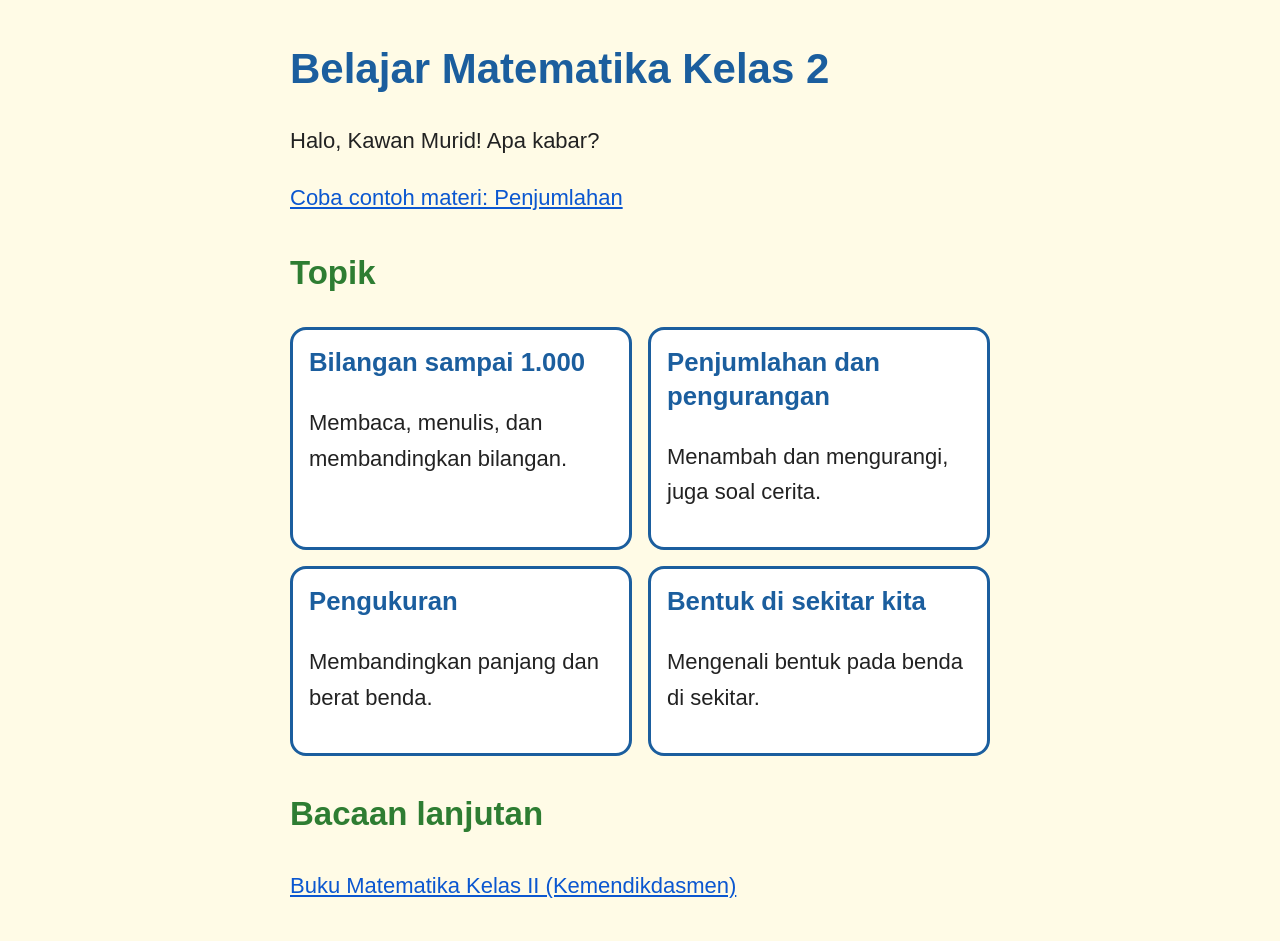
==== index.html @ 54dbcf8c "Halaman materi penjumlahan dengan gambar dan tabel" ====
<!DOCTYPE html>
<html lang="id">
<head>
  <meta charset="UTF-8">
  <meta name="viewport" content="width=device-width, initial-scale=1">
  <title>Belajar Matematika Kelas 2</title>
  <link rel="stylesheet" href="css/style.css">
</head>
<body>
  <h1>Belajar Matematika Kelas 2</h1>
  <p>Halo, Kawan Murid! Apa kabar?</p>
  <p><a href="contoh-materi.html">Coba contoh materi: Penjumlahan</a></p>

  <h2>Topik</h2>
  <section class="kartu-topik">
  <article class="kartu">
    <h3>Bilangan sampai 1.000</h3>
    <p>Membaca, menulis, dan membandingkan bilangan.</p>
  </article>
  <article class="kartu">
    <h3>Penjumlahan dan pengurangan</h3>
    <p>Menambah dan mengurangi, juga soal cerita.</p>
  </article>
  <article class="kartu">
    <h3>Pengukuran</h3>
    <p>Membandingkan panjang dan berat benda.</p>
  </article>
  <article class="kartu">
    <h3>Bentuk di sekitar kita</h3>
    <p>Mengenali bentuk pada benda di sekitar.</p>
  </article>
</section>

  <h2>Bacaan lanjutan</h2>
  <p>
    <a href="https://static.buku.kemdikbud.go.id/content/pdf/bukuteks/kurikulum21/Matematika-BS-KLS-II.pdf">
      Buku Matematika Kelas II (Kemendikdasmen)
    </a>
  </p>
</body>
</html>
---- css/style.css ----
body {
     font-family: Arial, sans-serif;
     font-size: 22px;
     line-height: 1.6;
     color: #222222;
     background-color: #fffbe6;
     max-width: 700px;
     margin: 0 auto;
     padding: 16px;
   }

   h1 {
     color: #1b5e9e;
     font-size: 30px;
     line-height: 1.2;
   }

   @media (min-width: 600px) {
    h1 {
        font-size: 42px;
    }
   }

   h2 {
     color: #2e7d32;
     margin-top: 32px;
   }

   a {
     color: #0b57d0;
   }

   li {
     margin-bottom: 8px;
   }

.kartu-topik {
  display: grid;
  grid-template-columns: repeat(auto-fit, minmax(300px, 1fr));
  gap: 16px;
}

.kartu {
  background-color: #ffffff;
  border: 3px solid #1b5e9e;
  border-radius: 16px;
  padding: 16px;
}

.kartu h3 {
  margin-top: 0;
  color: #1b5e9e;
  line-height: 1.3;
}

img {
  max-width: 100%;
  height: auto;
}

table {
  border-collapse: collapse;
  width: 100%;
}

th, td {
  border: 2px solid #1b5e9e;
  padding: 10px;
  text-align: center;
}

th {
  background-color: #dbeafe;
}
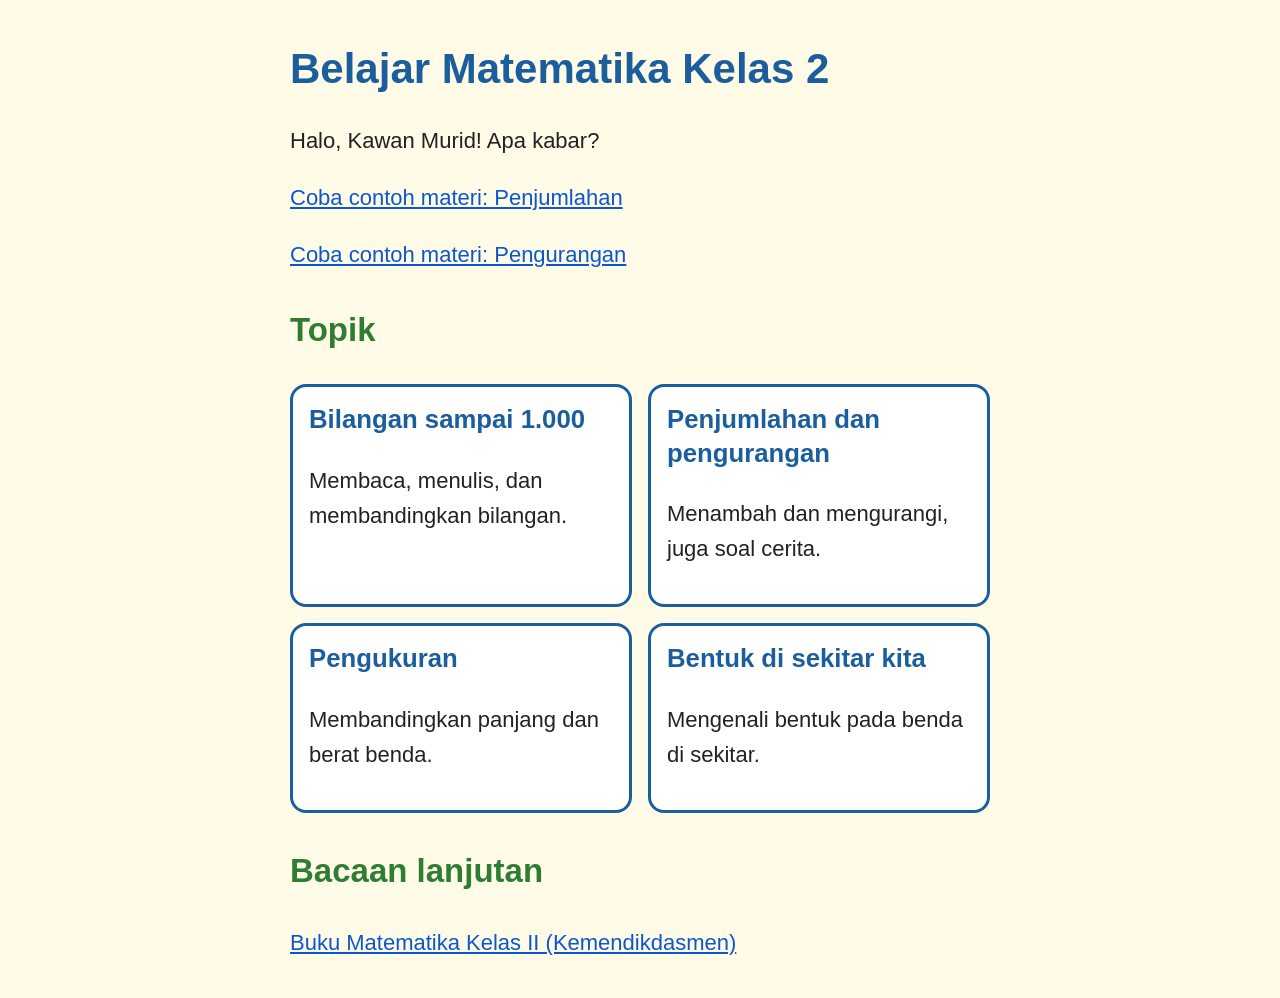
==== commit 1a554bee: "Halaman pengurangan dan Tahap 2 selesai" ====
--- a/index.html
+++ b/index.html
@@ -10,6 +10,8 @@
   <h1>Belajar Matematika Kelas 2</h1>
   <p>Halo, Kawan Murid! Apa kabar?</p>
   <p><a href="contoh-materi.html">Coba contoh materi: Penjumlahan</a></p>
+  <p><a href="pengurangan.html">Coba contoh materi: Pengurangan</a></p>
+
 
   <h2>Topik</h2>
   <section class="kartu-topik">
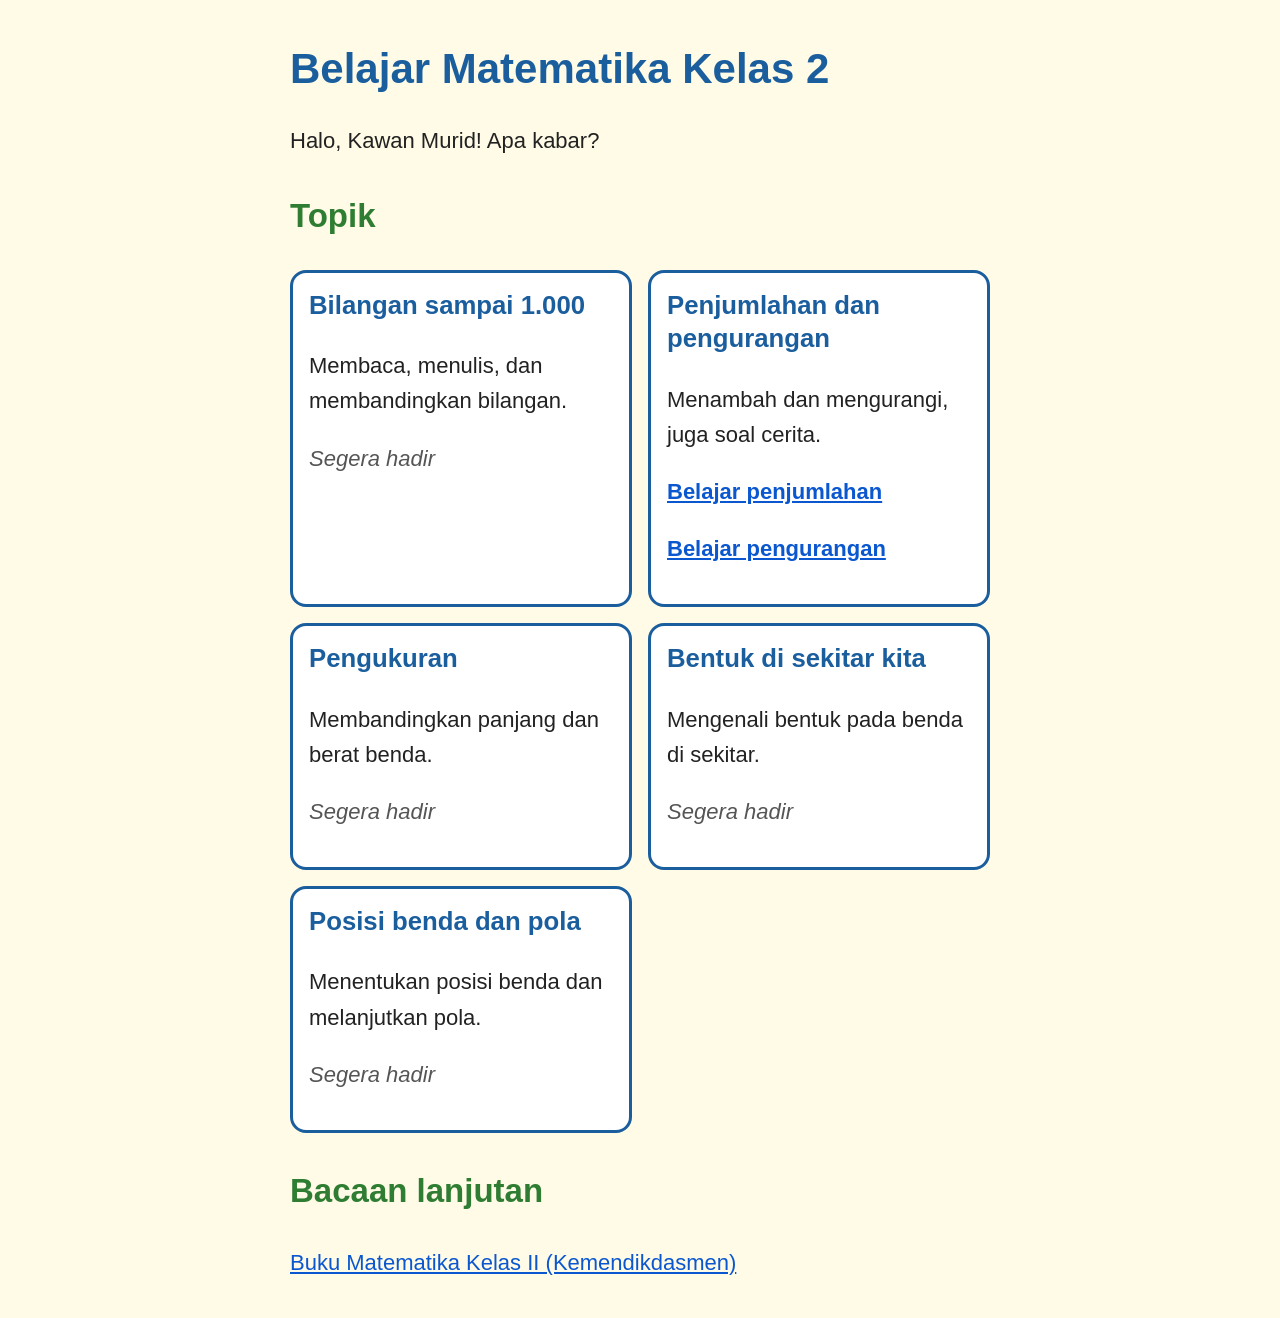
==== commit 8468e4f1: "Beranda: daftar lima topik dengan tautan dan label Segera hadir" ====
--- a/index.html
+++ b/index.html
@@ -9,29 +9,36 @@
 <body>
   <h1>Belajar Matematika Kelas 2</h1>
   <p>Halo, Kawan Murid! Apa kabar?</p>
-  <p><a href="contoh-materi.html">Coba contoh materi: Penjumlahan</a></p>
-  <p><a href="pengurangan.html">Coba contoh materi: Pengurangan</a></p>
-
 
   <h2>Topik</h2>
   <section class="kartu-topik">
-  <article class="kartu">
-    <h3>Bilangan sampai 1.000</h3>
-    <p>Membaca, menulis, dan membandingkan bilangan.</p>
-  </article>
-  <article class="kartu">
-    <h3>Penjumlahan dan pengurangan</h3>
-    <p>Menambah dan mengurangi, juga soal cerita.</p>
-  </article>
-  <article class="kartu">
-    <h3>Pengukuran</h3>
-    <p>Membandingkan panjang dan berat benda.</p>
-  </article>
-  <article class="kartu">
-    <h3>Bentuk di sekitar kita</h3>
-    <p>Mengenali bentuk pada benda di sekitar.</p>
-  </article>
-</section>
+    <article class="kartu">
+      <h3>Bilangan sampai 1.000</h3>
+      <p>Membaca, menulis, dan membandingkan bilangan.</p>
+      <p class="segera">Segera hadir</p>
+    </article>
+    <article class="kartu">
+      <h3>Penjumlahan dan pengurangan</h3>
+      <p>Menambah dan mengurangi, juga soal cerita.</p>
+      <p><a href="topik/penjumlahan.html">Belajar penjumlahan</a></p>
+      <p><a href="topik/pengurangan.html">Belajar pengurangan</a></p>
+    </article>
+    <article class="kartu">
+      <h3>Pengukuran</h3>
+      <p>Membandingkan panjang dan berat benda.</p>
+      <p class="segera">Segera hadir</p>
+    </article>
+    <article class="kartu">
+      <h3>Bentuk di sekitar kita</h3>
+      <p>Mengenali bentuk pada benda di sekitar.</p>
+      <p class="segera">Segera hadir</p>
+    </article>
+    <article class="kartu">
+      <h3>Posisi benda dan pola</h3>
+      <p>Menentukan posisi benda dan melanjutkan pola.</p>
+      <p class="segera">Segera hadir</p>
+    </article>
+  </section>
 
   <h2>Bacaan lanjutan</h2>
   <p>
--- a/css/style.css
+++ b/css/style.css
@@ -71,4 +71,13 @@
 
 th {
   background-color: #dbeafe;
+}
+
+.kartu a {
+  font-weight: bold;
+}
+
+.segera {
+  color: #555555;
+  font-style: italic;
 }
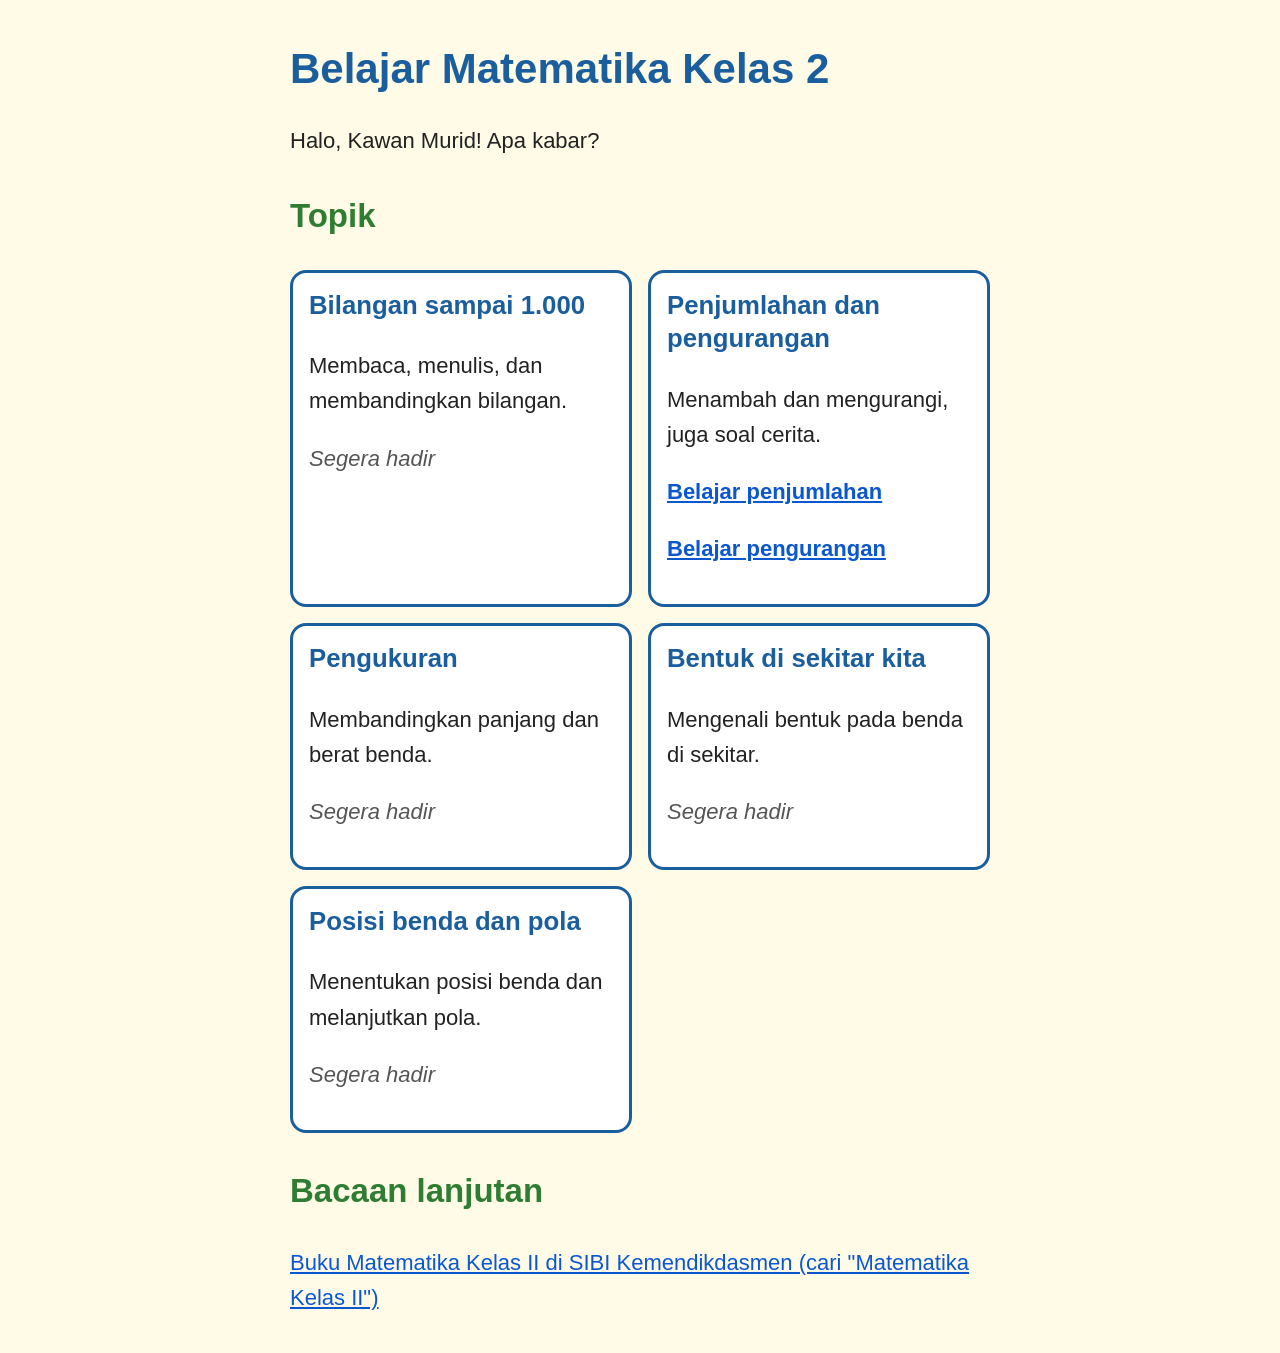
==== commit fe21df33: "Seragamkan kerangka halaman topik dan perbarui tautan buku ke SIBI" ====
--- a/index.html
+++ b/index.html
@@ -42,8 +42,8 @@
 
   <h2>Bacaan lanjutan</h2>
   <p>
-    <a href="https://static.buku.kemdikbud.go.id/content/pdf/bukuteks/kurikulum21/Matematika-BS-KLS-II.pdf">
-      Buku Matematika Kelas II (Kemendikdasmen)
+    <a href="https://buku.kemendikdasmen.go.id/katalog">
+      Buku Matematika Kelas II di SIBI Kemendikdasmen (cari "Matematika Kelas II")
     </a>
   </p>
 </body>
--- a/css/style.css
+++ b/css/style.css
@@ -80,4 +80,9 @@
 .segera {
   color: #555555;
   font-style: italic;
+}
+
+.tujuan {
+  font-weight: bold;
+  color: #1a5c2a;
 }
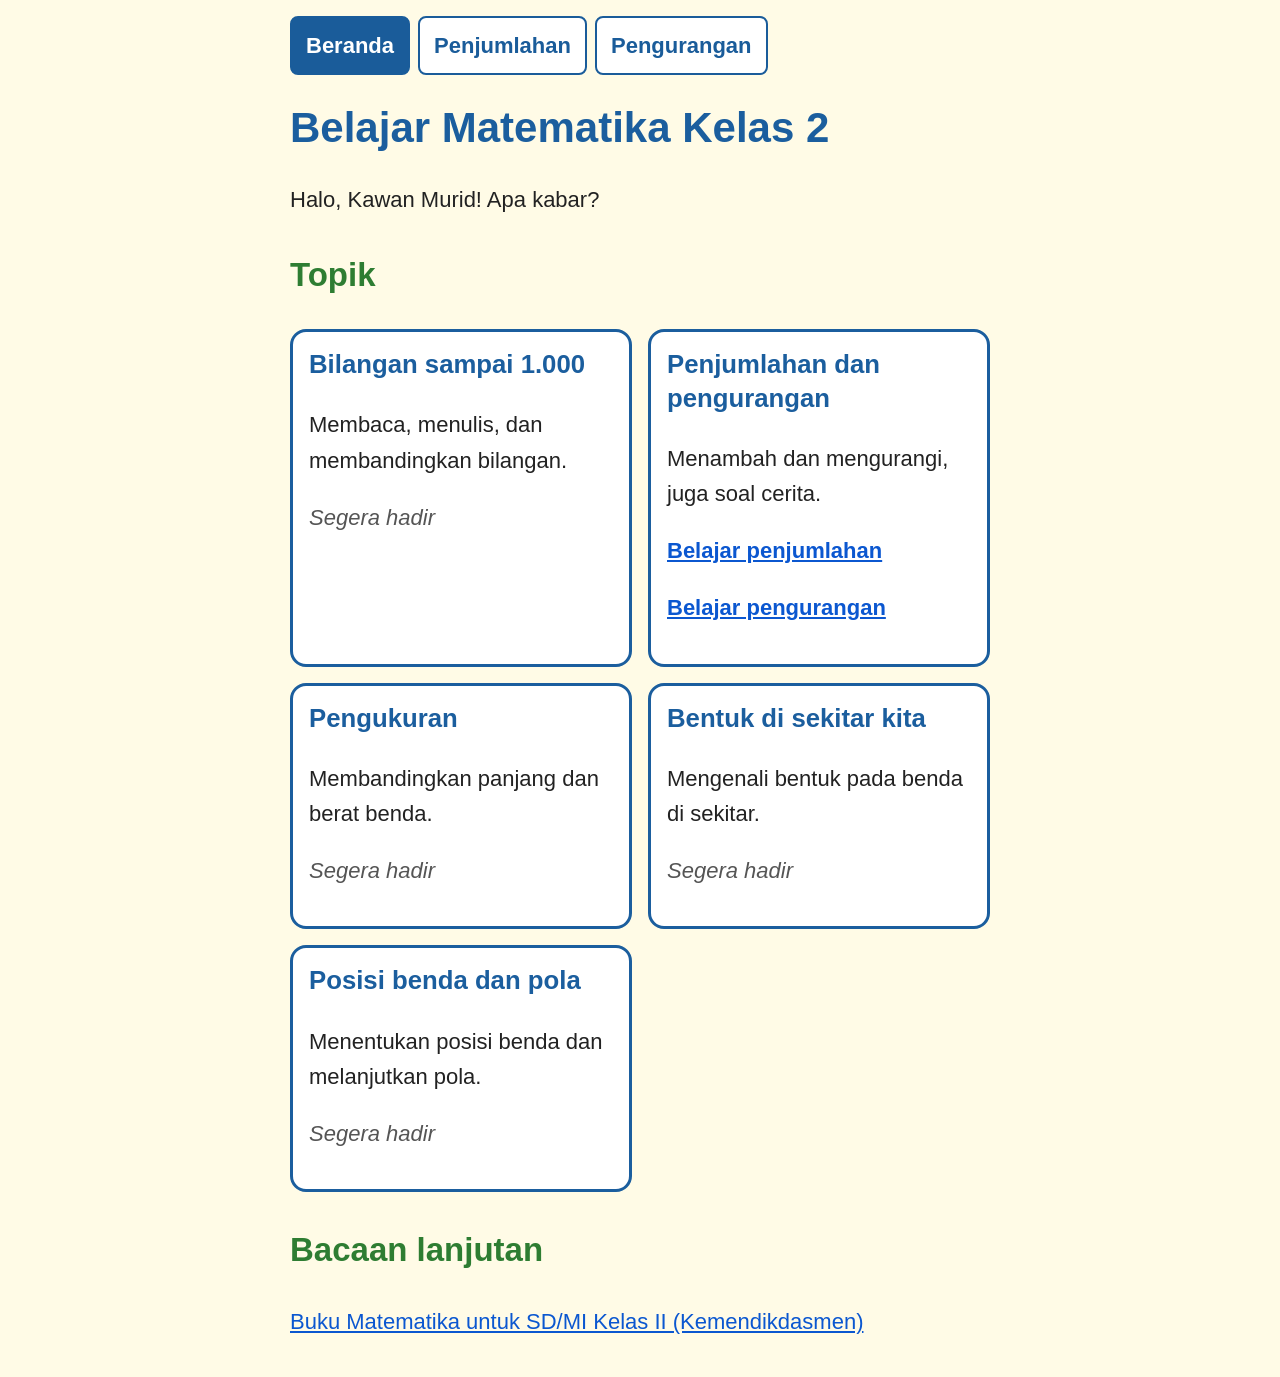
==== commit 2d36d610: "Tambah menu navigasi dan tautan langsung ke buku Matematika Kelas II" ====
--- a/index.html
+++ b/index.html
@@ -7,6 +7,11 @@
   <link rel="stylesheet" href="css/style.css">
 </head>
 <body>
+  <nav class="menu">
+    <a href="index.html" aria-current="page">Beranda</a>
+    <a href="topik/penjumlahan.html">Penjumlahan</a>
+    <a href="topik/pengurangan.html">Pengurangan</a>
+</nav>
   <h1>Belajar Matematika Kelas 2</h1>
   <p>Halo, Kawan Murid! Apa kabar?</p>
 
@@ -42,8 +47,8 @@
 
   <h2>Bacaan lanjutan</h2>
   <p>
-    <a href="https://buku.kemendikdasmen.go.id/katalog">
-      Buku Matematika Kelas II di SIBI Kemendikdasmen (cari "Matematika Kelas II")
+    <a href="https://buku.kemendikdasmen.go.id/katalog/matematika-untuk-sdmi-kelas-ii">
+      Buku Matematika untuk SD/MI Kelas II (Kemendikdasmen)
     </a>
   </p>
 </body>
--- a/css/style.css
+++ b/css/style.css
@@ -85,4 +85,26 @@
 .tujuan {
   font-weight: bold;
   color: #1a5c2a;
+}
+
+.menu {
+  display: flex;
+  flex-wrap: wrap;
+  gap: 8px;
+  margin-bottom: 16px;
+}
+
+.menu a {
+  padding: 10px 14px;
+  border: 2px solid #1a5c9a;
+  border-radius: 8px;
+  background: #ffffff;
+  color: #1a5c9a;
+  font-weight: bold;
+  text-decoration: none;
+}
+
+.menu a[aria-current="page"] {
+  background: #1a5c9a;
+  color: #ffffff;
 }
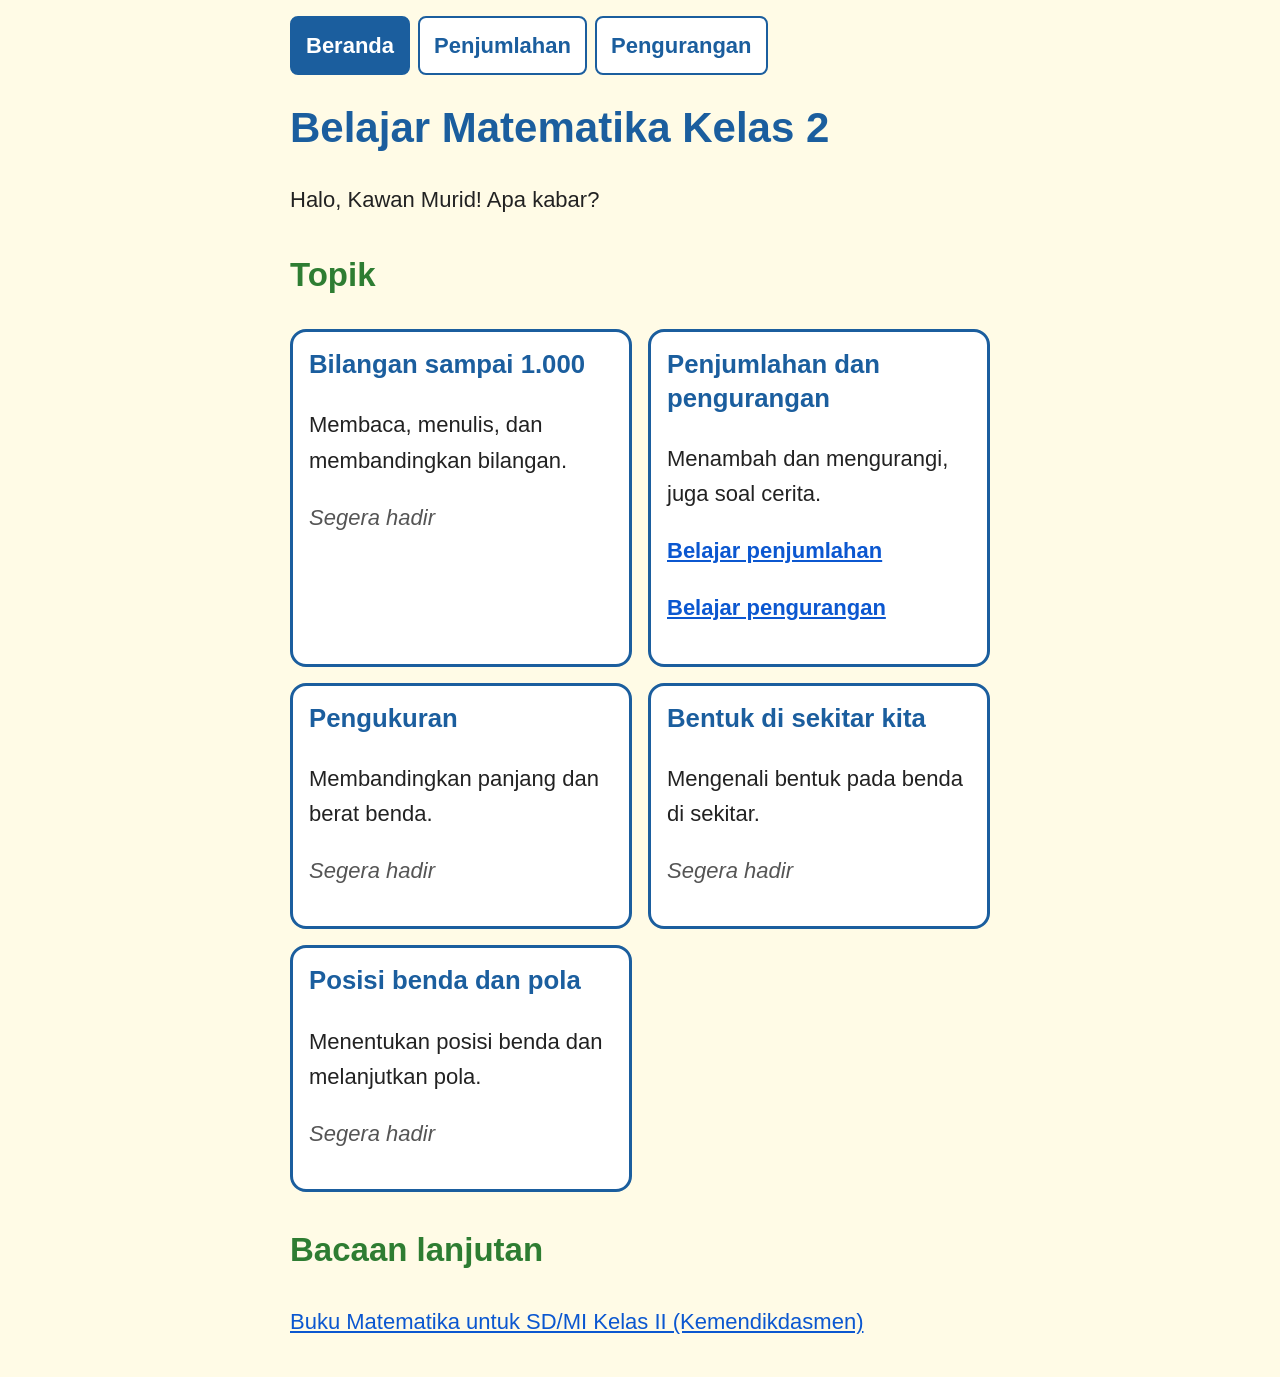
==== commit 02ec611d: "Menu bersama lewat js/menu.js, dengan cadangan saat JavaScript mati" ====
--- a/index.html
+++ b/index.html
@@ -9,9 +9,7 @@
 <body>
   <nav class="menu">
     <a href="index.html" aria-current="page">Beranda</a>
-    <a href="topik/penjumlahan.html">Penjumlahan</a>
-    <a href="topik/pengurangan.html">Pengurangan</a>
-</nav>
+  </nav>
   <h1>Belajar Matematika Kelas 2</h1>
   <p>Halo, Kawan Murid! Apa kabar?</p>
 
@@ -51,5 +49,6 @@
       Buku Matematika untuk SD/MI Kelas II (Kemendikdasmen)
     </a>
   </p>
+  <script src="js/menu.js"></script>
 </body>
 </html>
--- a/css/style.css
+++ b/css/style.css
@@ -36,7 +36,7 @@
 
 .kartu-topik {
   display: grid;
-  grid-template-columns: repeat(auto-fit, minmax(300px, 1fr));
+  grid-template-columns: repeat(auto-fit, minmax(min(300px, 100%), 1fr));
   gap: 16px;
 }
 
@@ -96,15 +96,124 @@
 
 .menu a {
   padding: 10px 14px;
-  border: 2px solid #1a5c9a;
+  border: 2px solid #1b5e9e;
   border-radius: 8px;
   background: #ffffff;
-  color: #1a5c9a;
+  color: #1b5e9e;
   font-weight: bold;
   text-decoration: none;
 }
 
 .menu a[aria-current="page"] {
-  background: #1a5c9a;
+  background: #1b5e9e;
   color: #ffffff;
+}
+
+/* ===== Latihan interaktif (Tahap 5) ===== */
+
+#pilihan {
+  display: flex;
+  flex-wrap: wrap;
+  gap: 12px;
+  margin: 16px 0;
+}
+
+.pilihan-jawaban {
+  min-width: 88px;
+  min-height: 64px;
+  padding: 8px 20px;
+  font-family: inherit;
+  font-size: 30px;
+  font-weight: bold;
+  color: #1b5e9e;
+  background: #ffffff;
+  border: 3px solid #1b5e9e;
+  border-radius: 12px;
+  cursor: pointer;
+}
+
+.pilihan-jawaban:hover {
+  background: #dbeafe;
+}
+
+.pilihan-jawaban:focus-visible,
+#tombol-lanjut:focus-visible {
+  outline: 4px solid #222222;
+  outline-offset: 3px;
+}
+
+/* Setelah dijawab, tombol terkunci */
+.pilihan-jawaban:disabled {
+  cursor: default;
+  color: #555555;
+  background: #f2f2f2;
+  border-color: #999999;
+}
+
+.pilihan-jawaban.benar,
+.pilihan-jawaban.benar:disabled {
+  color: #1b5e20;
+  background: #e8f5e9;
+  border-color: #1b5e20;
+}
+
+.pilihan-jawaban.benar::after {
+  content: " \2713";
+}
+
+.pilihan-jawaban.salah,
+.pilihan-jawaban.salah:disabled {
+  color: #b71c1c;
+  background: #fdecea;
+  border-color: #b71c1c;
+}
+
+.pilihan-jawaban.salah::after {
+  content: " \2717";
+}
+
+#soal {
+  font-size: 32px;
+  font-weight: bold;
+}
+
+#umpan-balik {
+  min-height: 1.6em;
+  font-weight: bold;
+}
+
+#tombol-lanjut {
+  min-height: 56px;
+  padding: 8px 24px;
+  font-family: inherit;
+  font-size: 24px;
+  font-weight: bold;
+  color: #ffffff;
+  background: #1b5e9e;
+  border: 3px solid #1b5e9e;
+  border-radius: 12px;
+  cursor: pointer;
+}
+
+/* Penting: tanpa ini, tombol tetap terlihat walau atribut hidden aktif */
+#tombol-lanjut[hidden] {
+  display: none;
+}
+
+/* ===== Menu lebih ringkas di layar sempit (Tahap 7) ===== */
+
+@media (max-width: 480px) {
+  .menu {
+    gap: 6px;
+    margin-bottom: 12px;
+  }
+
+  .menu a {
+    padding: 8px 10px;
+    min-height: 44px;
+    box-sizing: border-box;
+    display: inline-flex;
+    align-items: center;
+    font-size: 18px;
+  }
 }
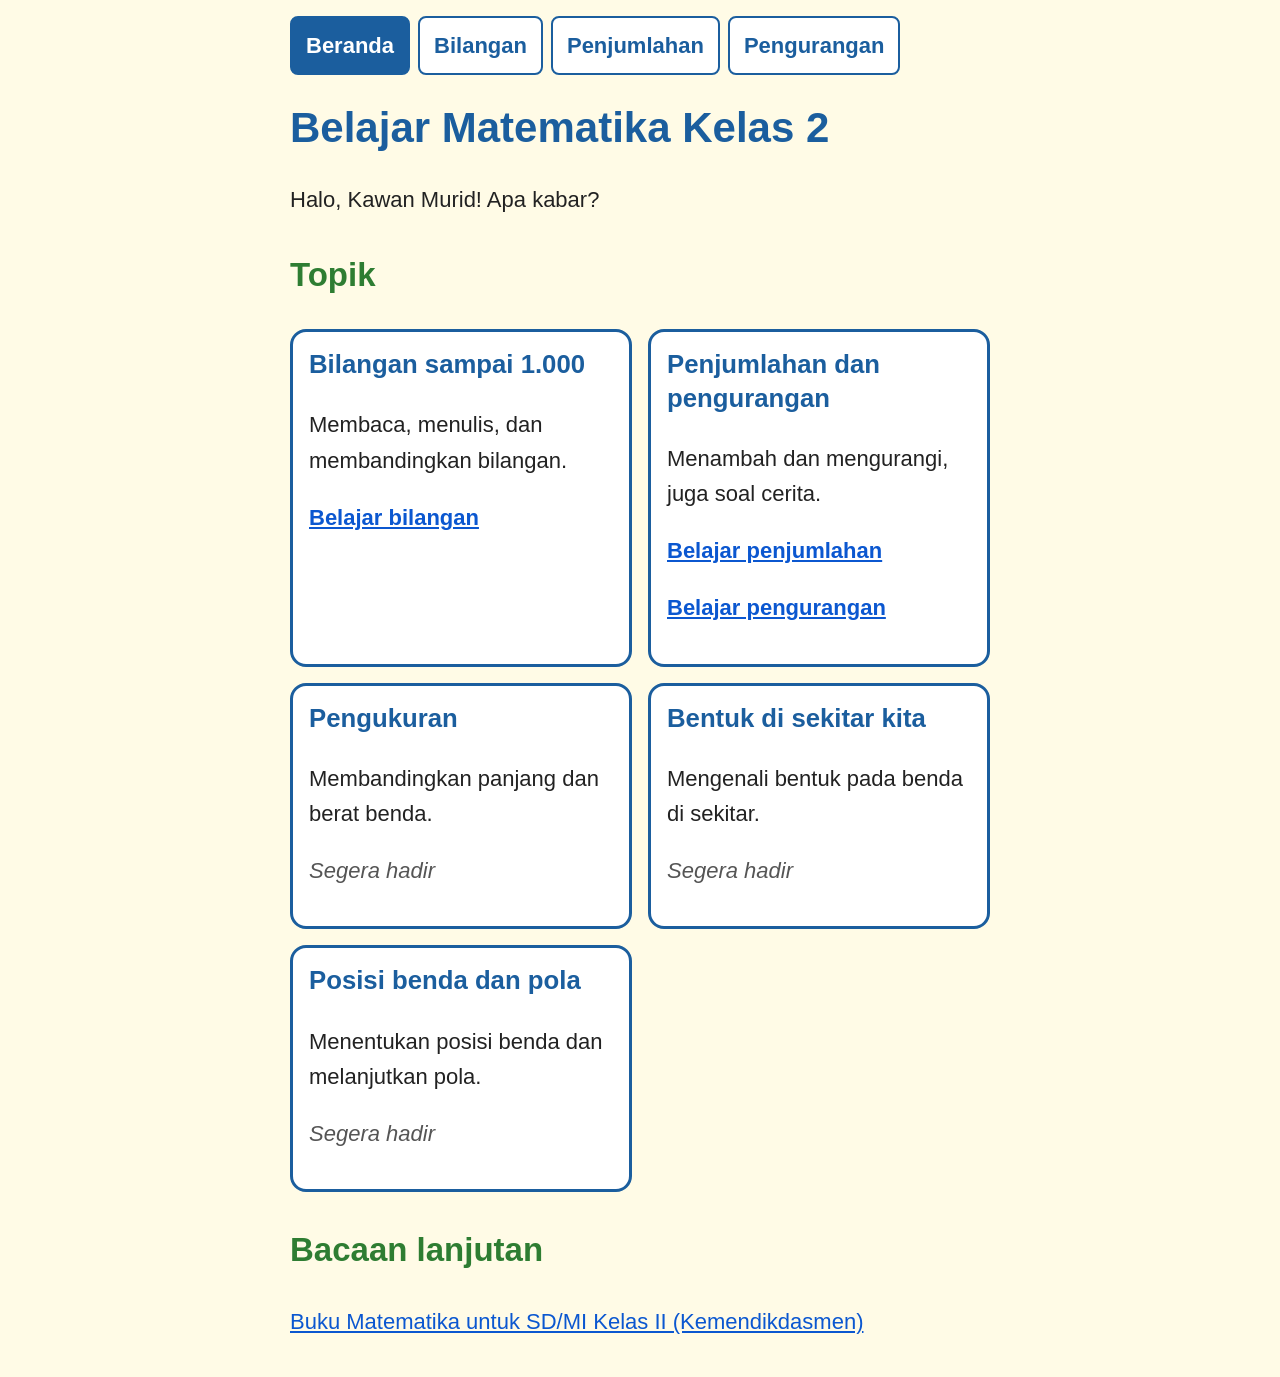
==== commit 435132f1: "Topik Bilangan sampai 1.000: halaman, latihan, dan menu" ====
--- a/index.html
+++ b/index.html
@@ -18,7 +18,7 @@
     <article class="kartu">
       <h3>Bilangan sampai 1.000</h3>
       <p>Membaca, menulis, dan membandingkan bilangan.</p>
-      <p class="segera">Segera hadir</p>
+      <p><a href="topik/bilangan.html">Belajar bilangan</a></p>
     </article>
     <article class="kartu">
       <h3>Penjumlahan dan pengurangan</h3>
